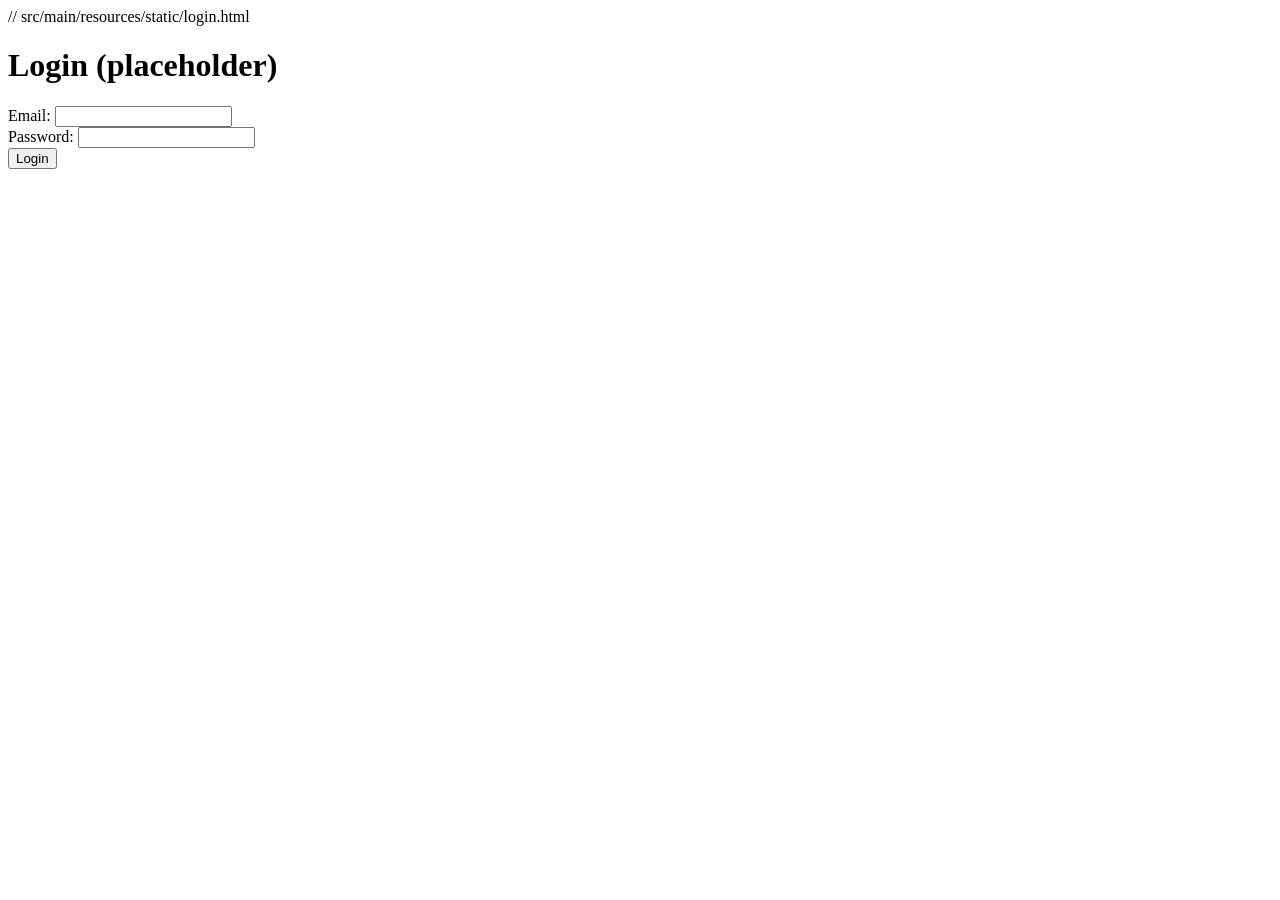
==== src/main/resources/static/login.html @ 4da7512d "feat: add embedded Jetty, H2 bootstrap, config and logging" ====
// src/main/resources/static/login.html
<!DOCTYPE html>
<html lang="en">
<head>
    <meta charset="UTF-8">
    <title>RecoMind - Login</title>
    <link rel="stylesheet" href="css/style.css">
</head>
<body>
    <h1>Login (placeholder)</h1>
    <form method="post" action="/api/auth/login">
        <label>Email: <input type="email" name="email" required></label><br>
        <label>Password: <input type="password" name="password" required></label><br>
        <button type="submit">Login</button>
    </form>
</body>
</html>
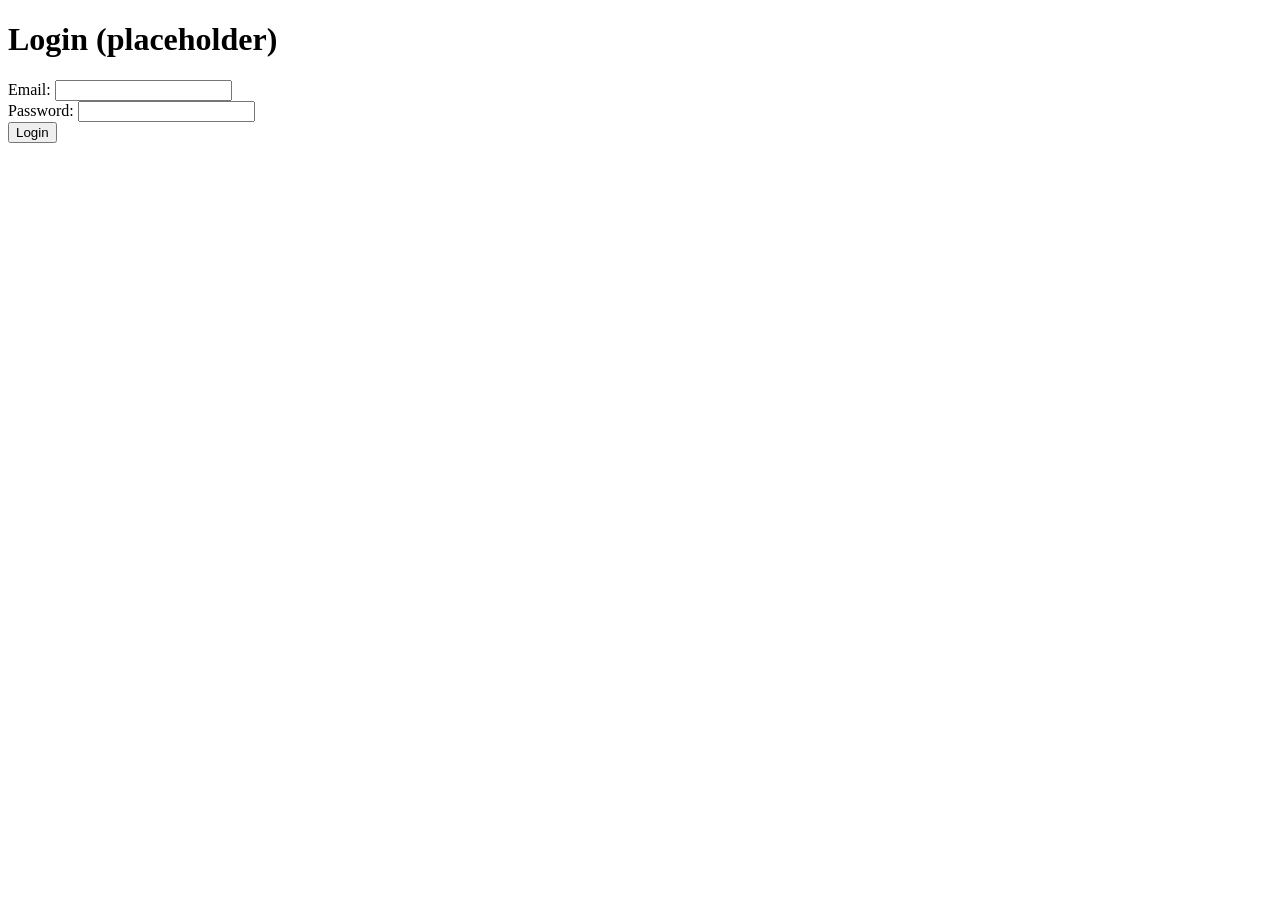
==== commit d2283404: "test: add config and DB bootstrap tests" ====
--- a/src/main/resources/static/login.html
+++ b/src/main/resources/static/login.html
@@ -1,4 +1,4 @@
-// src/main/resources/static/login.html
+
 <!DOCTYPE html>
 <html lang="en">
 <head>
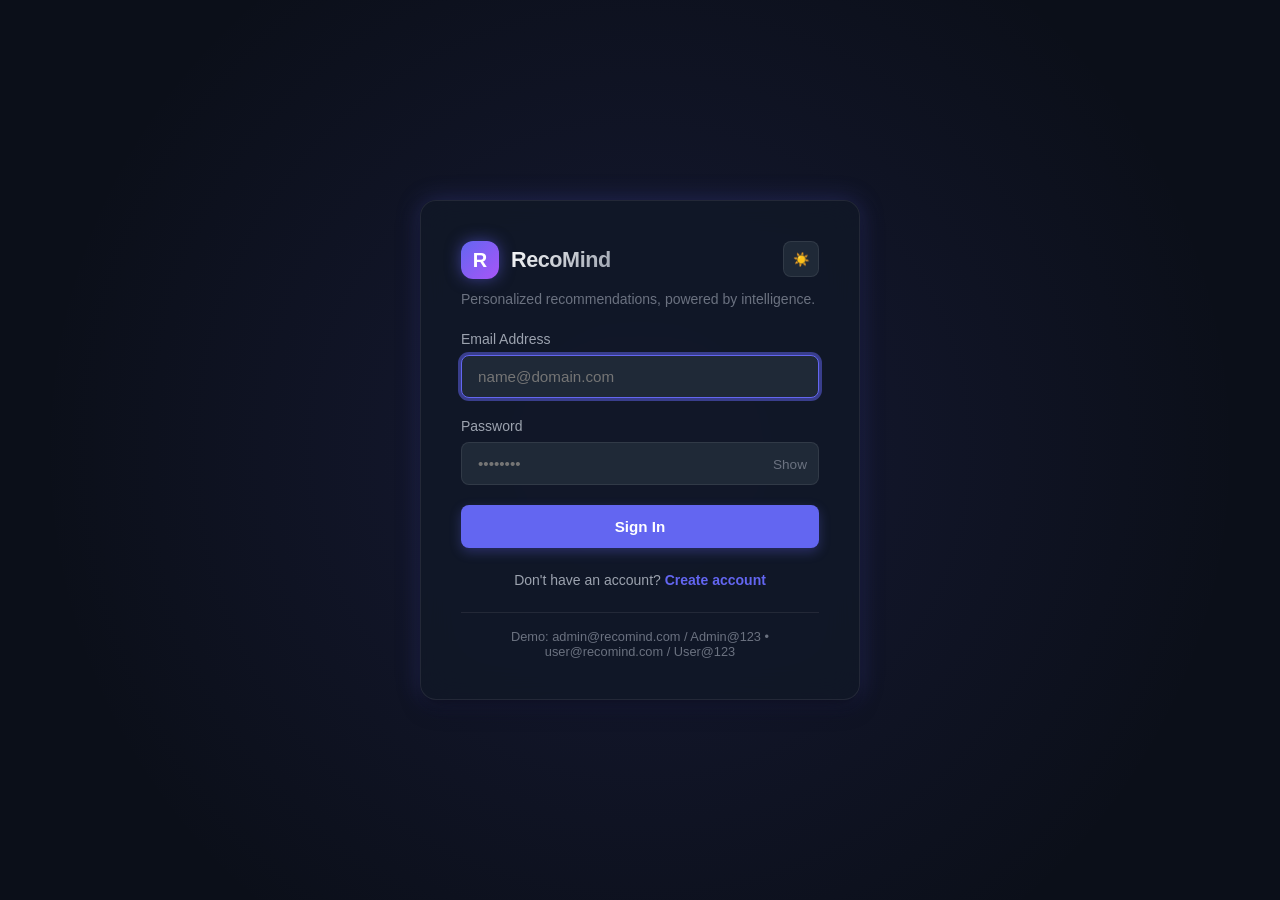
==== commit 208309d6: "feat: complete RecoMind application" ====
--- a/src/main/resources/static/login.html
+++ b/src/main/resources/static/login.html
@@ -1,17 +1,97 @@
-
 <!DOCTYPE html>
 <html lang="en">
 <head>
     <meta charset="UTF-8">
-    <title>RecoMind - Login</title>
+    <meta name="viewport" content="width=device-width, initial-scale=1.0">
+    <title>Login — RecoMind</title>
     <link rel="stylesheet" href="css/style.css">
 </head>
-<body>
-    <h1>Login (placeholder)</h1>
-    <form method="post" action="/api/auth/login">
-        <label>Email: <input type="email" name="email" required></label><br>
-        <label>Password: <input type="password" name="password" required></label><br>
-        <button type="submit">Login</button>
-    </form>
+<body class="auth-page">
+    <div class="auth-card">
+        <div style="display: flex; justify-content: space-between; align-items: flex-start;">
+            <a href="#" class="brand">
+                <div class="brand-icon">R</div>
+                <span class="brand-name">RecoMind</span>
+            </a>
+            <button id="theme-toggle" class="theme-toggle-btn" onclick="App.toggleTheme()">🌙</button>
+        </div>
+        <p class="brand-tagline">Personalized recommendations, powered by intelligence.</p>
+
+        <form id="login-form" onsubmit="handleLogin(event)">
+            <div class="form-group">
+                <label class="form-label" for="email">Email Address</label>
+                <input class="form-input" type="email" id="email" placeholder="name@domain.com" required autofocus>
+            </div>
+
+            <div class="form-group">
+                <label class="form-label" for="password">Password</label>
+                <div class="password-toggle-wrap">
+                    <input class="form-input" type="password" id="password" placeholder="••••••••" required>
+                    <button type="button" class="password-toggle-btn" onclick="togglePasswordVisibility('password')">Show</button>
+                </div>
+            </div>
+
+            <div id="error-box" style="display: none; color: var(--danger); font-size: 0.85rem; margin-bottom: 1rem; background: var(--danger-bg); padding: 0.6rem 0.8rem; border-radius: var(--radius-sm); border: 1px solid rgba(239, 68, 68, 0.2);"></div>
+
+            <button type="submit" id="submit-btn" class="btn btn-primary btn-block">
+                <span>Sign In</span>
+            </button>
+        </form>
+
+        <div style="margin-top: 1.5rem; text-align: center; font-size: 0.875rem; color: var(--text-secondary);">
+            Don't have an account? <a href="/register.html" style="color: var(--accent); text-decoration: none; font-weight: 600;">Create account</a>
+        </div>
+
+        <div style="margin-top: 1.5rem; padding-top: 1rem; border-top: 1px solid var(--border-color); font-size: 0.8rem; color: var(--text-muted); text-align: center;">
+            Demo: <code>admin@recomind.com / Admin@123</code> &bull; <code>user@recomind.com / User@123</code>
+        </div>
+    </div>
+
+    <script src="js/app.js"></script>
+    <script>
+        function togglePasswordVisibility(fieldId) {
+            const input = document.getElementById(fieldId);
+            const btn = input.nextElementSibling;
+            if (input.type === 'password') {
+                input.type = 'text';
+                btn.textContent = 'Hide';
+            } else {
+                input.type = 'password';
+                btn.textContent = 'Show';
+            }
+        }
+
+        async function handleLogin(e) {
+            e.preventDefault();
+            const email = document.getElementById('email').value.trim();
+            const password = document.getElementById('password').value;
+            const btn = document.getElementById('submit-btn');
+            const errBox = document.getElementById('error-box');
+
+            errBox.style.display = 'none';
+            btn.disabled = true;
+            btn.innerHTML = '<span class="spinner"></span> Signing in...';
+
+            try {
+                const res = await App.fetchJson('/api/auth/login', {
+                    method: 'POST',
+                    body: JSON.stringify({ email, password })
+                });
+
+                App.showToast('Login successful', 'success');
+                if (res.data && res.data.role === 'ADMIN') {
+                    window.location.href = '/admin.html';
+                } else {
+                    window.location.href = '/dashboard.html';
+                }
+            } catch (err) {
+                errBox.textContent = err.message || 'Login failed';
+                errBox.style.display = 'block';
+                App.showToast(err.message || 'Login failed', 'error');
+                btn.disabled = false;
+                btn.innerHTML = 'Sign In';
+            }
+        }
+    </script>
 </body>
 </html>
--- a/src/main/resources/static/css/style.css
+++ b/src/main/resources/static/css/style.css
@@ -0,0 +1,729 @@
+:root {
+    --bg-primary: #0b0f19;
+    --bg-secondary: #111827;
+    --bg-tertiary: #1f2937;
+    --bg-card: rgba(17, 24, 39, 0.85);
+    --bg-card-hover: rgba(31, 41, 55, 0.95);
+    --border-color: rgba(255, 255, 255, 0.08);
+    --border-focus: rgba(99, 102, 241, 0.5);
+    --text-primary: #f9fafb;
+    --text-secondary: #9ca3af;
+    --text-muted: #6b7280;
+    --accent: #6366f1;
+    --accent-hover: #4f46e5;
+    --accent-light: rgba(99, 102, 241, 0.15);
+    --accent-glow: 0 0 25px rgba(99, 102, 241, 0.25);
+    --success: #10b981;
+    --success-bg: rgba(16, 185, 129, 0.15);
+    --danger: #ef4444;
+    --danger-bg: rgba(239, 68, 68, 0.15);
+    --warning: #f59e0b;
+    --warning-bg: rgba(245, 158, 11, 0.15);
+    --info: #3b82f6;
+    --info-bg: rgba(59, 130, 246, 0.15);
+    --sidebar-width: 260px;
+    --radius-sm: 8px;
+    --radius-md: 12px;
+    --radius-lg: 16px;
+    --radius-full: 9999px;
+    --shadow-sm: 0 1px 2px 0 rgba(0, 0, 0, 0.05);
+    --shadow-md: 0 4px 6px -1px rgba(0, 0, 0, 0.3), 0 2px 4px -1px rgba(0, 0, 0, 0.2);
+    --shadow-lg: 0 10px 25px -5px rgba(0, 0, 0, 0.4), 0 8px 10px -6px rgba(0, 0, 0, 0.3);
+    --transition: all 0.2s cubic-bezier(0.4, 0, 0.2, 1);
+}
+
+[data-theme="light"] {
+    --bg-primary: #f8fafc;
+    --bg-secondary: #ffffff;
+    --bg-tertiary: #f1f5f9;
+    --bg-card: rgba(255, 255, 255, 0.95);
+    --bg-card-hover: #f8fafc;
+    --border-color: rgba(0, 0, 0, 0.08);
+    --border-focus: rgba(99, 102, 241, 0.6);
+    --text-primary: #0f172a;
+    --text-secondary: #475569;
+    --text-muted: #94a3b8;
+    --accent: #4f46e5;
+    --accent-hover: #4338ca;
+    --accent-light: rgba(79, 70, 229, 0.1);
+    --accent-glow: 0 0 20px rgba(79, 70, 229, 0.15);
+    --shadow-md: 0 4px 6px -1px rgba(0, 0, 0, 0.07), 0 2px 4px -1px rgba(0, 0, 0, 0.04);
+    --shadow-lg: 0 10px 25px -5px rgba(0, 0, 0, 0.1), 0 8px 10px -6px rgba(0, 0, 0, 0.05);
+}
+
+* {
+    margin: 0;
+    padding: 0;
+    box-sizing: border-box;
+    font-family: -apple-system, BlinkMacSystemFont, "Segoe UI", Roboto, "Helvetica Neue", Arial, sans-serif;
+}
+
+body {
+    background-color: var(--bg-primary);
+    color: var(--text-primary);
+    min-height: 100vh;
+    display: flex;
+    flex-direction: column;
+    overflow-x: hidden;
+    transition: background-color 0.3s ease, color 0.3s ease;
+}
+
+/* Layout */
+.app-container {
+    display: flex;
+    min-height: 100vh;
+}
+
+.sidebar {
+    width: var(--sidebar-width);
+    background: var(--bg-secondary);
+    border-right: 1px solid var(--border-color);
+    display: flex;
+    flex-direction: column;
+    position: fixed;
+    top: 0;
+    bottom: 0;
+    left: 0;
+    z-index: 50;
+    transition: var(--transition);
+}
+
+.main-content {
+    margin-left: var(--sidebar-width);
+    flex: 1;
+    padding: 2.5rem;
+    min-height: 100vh;
+    background: radial-gradient(circle at top right, rgba(99, 102, 241, 0.05), transparent 400px);
+}
+
+/* Auth / Centered Layout */
+.auth-page {
+    display: flex;
+    align-items: center;
+    justify-content: center;
+    min-height: 100vh;
+    padding: 2rem;
+    background: radial-gradient(circle at center, rgba(99, 102, 241, 0.12), transparent 600px), var(--bg-primary);
+}
+
+.auth-card {
+    background: var(--bg-card);
+    backdrop-filter: blur(16px);
+    -webkit-backdrop-filter: blur(16px);
+    border: 1px solid var(--border-color);
+    border-radius: var(--radius-lg);
+    padding: 2.5rem;
+    width: 100%;
+    max-width: 440px;
+    box-shadow: var(--shadow-lg), var(--accent-glow);
+    animation: fadeIn 0.4s ease;
+}
+
+@keyframes fadeIn {
+    from { opacity: 0; transform: translateY(12px); }
+    to { opacity: 1; transform: translateY(0); }
+}
+
+/* Brand */
+.brand {
+    display: flex;
+    align-items: center;
+    gap: 0.75rem;
+    margin-bottom: 2rem;
+    text-decoration: none;
+    color: var(--text-primary);
+}
+
+.brand-icon {
+    width: 38px;
+    height: 38px;
+    background: linear-gradient(135deg, var(--accent), #a855f7);
+    border-radius: var(--radius-md);
+    display: flex;
+    align-items: center;
+    justify-content: center;
+    color: white;
+    font-weight: 800;
+    font-size: 1.25rem;
+    box-shadow: 0 0 15px rgba(99, 102, 241, 0.5);
+}
+
+.brand-name {
+    font-size: 1.35rem;
+    font-weight: 700;
+    letter-spacing: -0.02em;
+    background: linear-gradient(135deg, var(--text-primary), var(--text-secondary));
+    -webkit-background-clip: text;
+    -webkit-text-fill-color: transparent;
+}
+
+.brand-tagline {
+    font-size: 0.875rem;
+    color: var(--text-muted);
+    margin-top: -1.25rem;
+    margin-bottom: 1.5rem;
+}
+
+/* Navigation */
+.sidebar-nav {
+    display: flex;
+    flex-direction: column;
+    gap: 0.35rem;
+    padding: 1.25rem;
+    flex: 1;
+}
+
+.nav-link {
+    display: flex;
+    align-items: center;
+    gap: 0.85rem;
+    padding: 0.75rem 1rem;
+    color: var(--text-secondary);
+    text-decoration: none;
+    border-radius: var(--radius-md);
+    font-weight: 500;
+    font-size: 0.95rem;
+    transition: var(--transition);
+}
+
+.nav-link:hover {
+    color: var(--text-primary);
+    background: var(--bg-tertiary);
+}
+
+.nav-link.active {
+    color: #ffffff;
+    background: var(--accent);
+    box-shadow: 0 4px 12px rgba(99, 102, 241, 0.35);
+}
+
+.nav-icon {
+    width: 20px;
+    height: 20px;
+    opacity: 0.85;
+}
+
+.sidebar-footer {
+    padding: 1.25rem;
+    border-top: 1px solid var(--border-color);
+    display: flex;
+    align-items: center;
+    justify-content: space-between;
+}
+
+/* Controls & Forms */
+.form-group {
+    margin-bottom: 1.25rem;
+    position: relative;
+}
+
+.form-label {
+    display: block;
+    font-size: 0.875rem;
+    font-weight: 500;
+    color: var(--text-secondary);
+    margin-bottom: 0.5rem;
+}
+
+.form-input, .form-select, .form-textarea {
+    width: 100%;
+    padding: 0.75rem 1rem;
+    background: var(--bg-tertiary);
+    border: 1px solid var(--border-color);
+    border-radius: var(--radius-sm);
+    color: var(--text-primary);
+    font-size: 0.95rem;
+    outline: none;
+    transition: var(--transition);
+}
+
+.form-input:focus, .form-select:focus, .form-textarea:focus {
+    border-color: var(--accent);
+    box-shadow: 0 0 0 3px var(--border-focus);
+}
+
+.password-toggle-wrap {
+    position: relative;
+}
+
+.password-toggle-btn {
+    position: absolute;
+    right: 12px;
+    top: 50%;
+    transform: translateY(-50%);
+    background: none;
+    border: none;
+    color: var(--text-muted);
+    cursor: pointer;
+    font-size: 0.85rem;
+}
+
+.password-toggle-btn:hover {
+    color: var(--text-primary);
+}
+
+.btn {
+    display: inline-flex;
+    align-items: center;
+    justify-content: center;
+    gap: 0.5rem;
+    padding: 0.75rem 1.25rem;
+    border-radius: var(--radius-sm);
+    font-weight: 600;
+    font-size: 0.95rem;
+    cursor: pointer;
+    border: 1px solid transparent;
+    transition: var(--transition);
+    text-decoration: none;
+}
+
+.btn-primary {
+    background: var(--accent);
+    color: #ffffff;
+    box-shadow: 0 4px 12px rgba(99, 102, 241, 0.3);
+}
+
+.btn-primary:hover {
+    background: var(--accent-hover);
+    box-shadow: 0 6px 16px rgba(99, 102, 241, 0.45);
+    transform: translateY(-1px);
+}
+
+.btn-secondary {
+    background: var(--bg-tertiary);
+    color: var(--text-primary);
+    border-color: var(--border-color);
+}
+
+.btn-secondary:hover {
+    background: var(--bg-card-hover);
+    border-color: var(--text-muted);
+}
+
+.btn-danger {
+    background: var(--danger-bg);
+    color: var(--danger);
+    border-color: rgba(239, 68, 68, 0.3);
+}
+
+.btn-danger:hover {
+    background: var(--danger);
+    color: white;
+}
+
+.btn-sm {
+    padding: 0.4rem 0.75rem;
+    font-size: 0.85rem;
+    border-radius: var(--radius-sm);
+}
+
+.btn-block {
+    width: 100%;
+}
+
+.btn:disabled {
+    opacity: 0.6;
+    cursor: not-allowed;
+    transform: none !important;
+}
+
+/* Cards & Grid */
+.card {
+    background: var(--bg-card);
+    border: 1px solid var(--border-color);
+    border-radius: var(--radius-md);
+    padding: 1.5rem;
+    backdrop-filter: blur(8px);
+    transition: var(--transition);
+}
+
+.card:hover {
+    border-color: rgba(255, 255, 255, 0.15);
+    box-shadow: var(--shadow-md);
+}
+
+.grid-cards {
+    display: grid;
+    grid-template-columns: repeat(auto-fill, minmax(280px, 1fr));
+    gap: 1.5rem;
+    margin-top: 1.5rem;
+}
+
+.stat-grid {
+    display: grid;
+    grid-template-columns: repeat(auto-fit, minmax(200px, 1fr));
+    gap: 1.25rem;
+    margin-bottom: 2rem;
+}
+
+.stat-card {
+    background: var(--bg-card);
+    border: 1px solid var(--border-color);
+    border-radius: var(--radius-md);
+    padding: 1.25rem 1.5rem;
+    display: flex;
+    flex-direction: column;
+    gap: 0.5rem;
+}
+
+.stat-title {
+    font-size: 0.875rem;
+    color: var(--text-secondary);
+    font-weight: 500;
+}
+
+.stat-value {
+    font-size: 2rem;
+    font-weight: 700;
+    color: var(--text-primary);
+    letter-spacing: -0.02em;
+}
+
+.stat-sub {
+    font-size: 0.8rem;
+    color: var(--text-muted);
+}
+
+/* Recommendation / Item Card */
+.item-card {
+    display: flex;
+    flex-direction: column;
+    justify-content: space-between;
+    background: var(--bg-card);
+    border: 1px solid var(--border-color);
+    border-radius: var(--radius-md);
+    padding: 1.5rem;
+    transition: var(--transition);
+    position: relative;
+    overflow: hidden;
+}
+
+.item-card:hover {
+    transform: translateY(-3px);
+    border-color: var(--border-focus);
+    box-shadow: var(--shadow-lg), 0 0 15px rgba(99, 102, 241, 0.1);
+}
+
+.item-card-header {
+    display: flex;
+    justify-content: space-between;
+    align-items: flex-start;
+    gap: 0.75rem;
+    margin-bottom: 0.75rem;
+}
+
+.item-title {
+    font-size: 1.15rem;
+    font-weight: 600;
+    color: var(--text-primary);
+    line-height: 1.3;
+}
+
+.item-desc {
+    font-size: 0.9rem;
+    color: var(--text-secondary);
+    margin-bottom: 1rem;
+    line-height: 1.5;
+    flex: 1;
+}
+
+.item-reason {
+    font-size: 0.825rem;
+    color: var(--text-muted);
+    background: var(--bg-tertiary);
+    border-left: 3px solid var(--accent);
+    padding: 0.5rem 0.75rem;
+    border-radius: 0 var(--radius-sm) var(--radius-sm) 0;
+    margin-bottom: 1rem;
+}
+
+.item-footer {
+    display: flex;
+    align-items: center;
+    justify-content: space-between;
+    margin-top: auto;
+    padding-top: 1rem;
+    border-top: 1px solid var(--border-color);
+}
+
+.item-price {
+    font-weight: 700;
+    font-size: 1.1rem;
+    color: var(--text-primary);
+}
+
+/* Badges */
+.badge {
+    display: inline-flex;
+    align-items: center;
+    padding: 0.25rem 0.65rem;
+    border-radius: var(--radius-full);
+    font-size: 0.75rem;
+    font-weight: 600;
+    letter-spacing: 0.02em;
+    text-transform: uppercase;
+}
+
+.badge-accent { background: var(--accent-light); color: var(--accent); border: 1px solid rgba(99,102,241,0.25); }
+.badge-success { background: var(--success-bg); color: var(--success); border: 1px solid rgba(16,185,129,0.25); }
+.badge-warning { background: var(--warning-bg); color: var(--warning); border: 1px solid rgba(245,158,11,0.25); }
+.badge-info { background: var(--info-bg); color: var(--info); border: 1px solid rgba(59,130,246,0.25); }
+.badge-muted { background: var(--bg-tertiary); color: var(--text-secondary); }
+
+/* Headers & Typography */
+.page-header {
+    margin-bottom: 2rem;
+    display: flex;
+    justify-content: space-between;
+    align-items: center;
+    flex-wrap: wrap;
+    gap: 1rem;
+}
+
+.page-title {
+    font-size: 1.85rem;
+    font-weight: 700;
+    letter-spacing: -0.02em;
+}
+
+.page-subtitle {
+    font-size: 0.95rem;
+    color: var(--text-secondary);
+    margin-top: 0.25rem;
+}
+
+/* Filter & Search Bar */
+.filter-bar {
+    display: flex;
+    gap: 1rem;
+    flex-wrap: wrap;
+    align-items: center;
+    margin-bottom: 1.5rem;
+}
+
+.search-input {
+    flex: 1;
+    min-width: 240px;
+}
+
+/* Category Pills */
+.category-pills {
+    display: flex;
+    gap: 0.5rem;
+    flex-wrap: wrap;
+    margin-bottom: 1.5rem;
+}
+
+.pill-btn {
+    background: var(--bg-tertiary);
+    color: var(--text-secondary);
+    border: 1px solid var(--border-color);
+    border-radius: var(--radius-full);
+    padding: 0.4rem 1rem;
+    font-size: 0.85rem;
+    font-weight: 500;
+    cursor: pointer;
+    transition: var(--transition);
+}
+
+.pill-btn:hover {
+    color: var(--text-primary);
+    border-color: var(--text-muted);
+}
+
+.pill-btn.active {
+    background: var(--accent);
+    color: white;
+    border-color: var(--accent);
+}
+
+/* Tables */
+.table-container {
+    overflow-x: auto;
+    background: var(--bg-card);
+    border: 1px solid var(--border-color);
+    border-radius: var(--radius-md);
+}
+
+.table {
+    width: 100%;
+    border-collapse: collapse;
+    text-align: left;
+    font-size: 0.9rem;
+}
+
+.table th {
+    background: var(--bg-tertiary);
+    padding: 0.85rem 1.25rem;
+    font-weight: 600;
+    color: var(--text-secondary);
+    border-bottom: 1px solid var(--border-color);
+}
+
+.table td {
+    padding: 1rem 1.25rem;
+    border-bottom: 1px solid var(--border-color);
+    color: var(--text-primary);
+}
+
+.table tr:last-child td {
+    border-bottom: none;
+}
+
+.table tr:hover td {
+    background: var(--bg-card-hover);
+}
+
+/* Toast Notifications */
+#toast-container {
+    position: fixed;
+    bottom: 24px;
+    right: 24px;
+    display: flex;
+    flex-direction: column;
+    gap: 0.75rem;
+    z-index: 9999;
+}
+
+.toast {
+    background: var(--bg-secondary);
+    border: 1px solid var(--border-color);
+    color: var(--text-primary);
+    padding: 0.85rem 1.25rem;
+    border-radius: var(--radius-md);
+    box-shadow: var(--shadow-lg);
+    display: flex;
+    align-items: center;
+    gap: 0.75rem;
+    font-size: 0.9rem;
+    font-weight: 500;
+    animation: slideIn 0.3s cubic-bezier(0.4, 0, 0.2, 1);
+    min-width: 260px;
+    max-width: 380px;
+}
+
+.toast-success { border-left: 4px solid var(--success); }
+.toast-error { border-left: 4px solid var(--danger); }
+.toast-info { border-left: 4px solid var(--info); }
+
+@keyframes slideIn {
+    from { opacity: 0; transform: translateX(20px); }
+    to { opacity: 1; transform: translateX(0); }
+}
+
+/* Skeletons & Spinners */
+.skeleton {
+    background: linear-gradient(90deg, var(--bg-tertiary) 25%, var(--bg-card-hover) 50%, var(--bg-tertiary) 75%);
+    background-size: 200% 100%;
+    animation: shimmer 1.5s infinite;
+    border-radius: var(--radius-sm);
+}
+
+@keyframes shimmer {
+    0% { background-position: 200% 0; }
+    100% { background-position: -200% 0; }
+}
+
+.spinner {
+    width: 20px;
+    height: 20px;
+    border: 2px solid rgba(255, 255, 255, 0.3);
+    border-radius: 50%;
+    border-top-color: white;
+    animation: spin 0.8s linear infinite;
+    display: inline-block;
+}
+
+@keyframes spin {
+    to { transform: rotate(360deg); }
+}
+
+/* Simple Bar Visualizations */
+.bar-chart-container {
+    display: flex;
+    flex-direction: column;
+    gap: 0.75rem;
+    margin-top: 1rem;
+}
+
+.bar-row {
+    display: flex;
+    flex-direction: column;
+    gap: 0.25rem;
+}
+
+.bar-header {
+    display: flex;
+    justify-content: space-between;
+    font-size: 0.85rem;
+    color: var(--text-secondary);
+}
+
+.bar-track {
+    width: 100%;
+    height: 8px;
+    background: var(--bg-tertiary);
+    border-radius: var(--radius-full);
+    overflow: hidden;
+}
+
+.bar-fill {
+    height: 100%;
+    background: linear-gradient(90deg, var(--accent), #a855f7);
+    border-radius: var(--radius-full);
+    transition: width 0.6s ease;
+}
+
+/* Theme Toggle Button */
+.theme-toggle-btn {
+    background: var(--bg-tertiary);
+    border: 1px solid var(--border-color);
+    color: var(--text-secondary);
+    width: 36px;
+    height: 36px;
+    border-radius: var(--radius-sm);
+    display: flex;
+    align-items: center;
+    justify-content: center;
+    cursor: pointer;
+    transition: var(--transition);
+}
+
+.theme-toggle-btn:hover {
+    color: var(--text-primary);
+    border-color: var(--text-muted);
+}
+
+/* Empty State */
+.empty-state {
+    text-align: center;
+    padding: 4rem 2rem;
+    color: var(--text-muted);
+}
+
+.empty-state-icon {
+    font-size: 3rem;
+    margin-bottom: 1rem;
+    opacity: 0.6;
+}
+
+.empty-state-title {
+    font-size: 1.2rem;
+    font-weight: 600;
+    color: var(--text-secondary);
+    margin-bottom: 0.5rem;
+}
+
+/* Responsive */
+@media (max-width: 768px) {
+    .sidebar {
+        transform: translateX(-100%);
+    }
+    .sidebar.open {
+        transform: translateX(0);
+    }
+    .main-content {
+        margin-left: 0;
+        padding: 1.5rem;
+    }
+}
